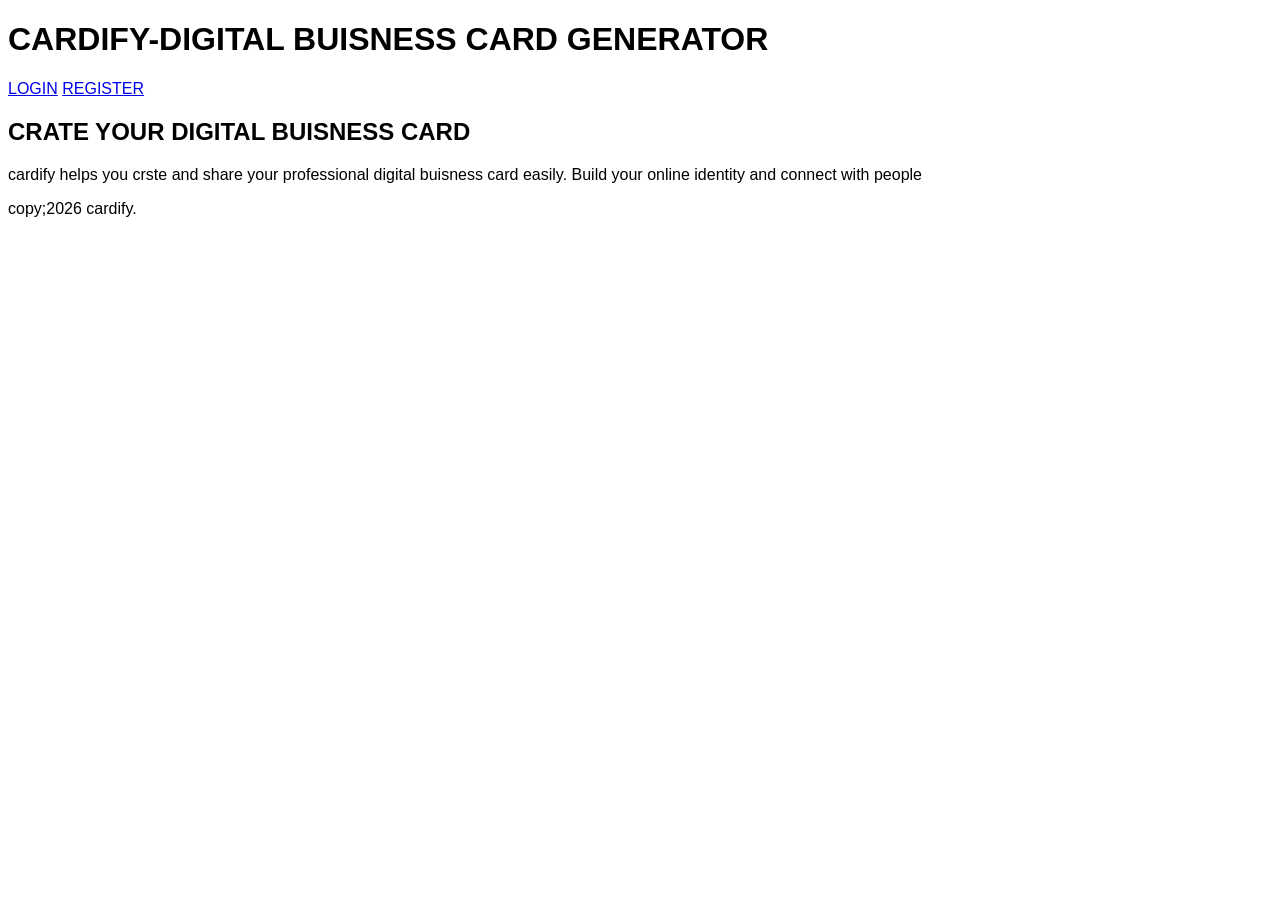
==== index.html @ d0034035 "Step 1: project setup and landing page" ====
<!DOCTYPE html>
<html lang="en">
<head>
    <meta charset="UTF-8">
    <meta name="viewport" content="width=device-width, initial-scale=1.0">
    <title>Cardify-Digital Business Card Generator</title>
    <link rel="stylesheet" href="css/style.css">
</head>
<body>
    <header>
        <h1>CARDIFY-DIGITAL BUISNESS CARD GENERATOR</h1>
        <nav>
            <a href="login.html">LOGIN</a>
            <a href="register.html">REGISTER</a>
        </nav>
    </header>
    <main>
        <h2>CRATE YOUR DIGITAL BUISNESS CARD</h2>
        <P>cardify helps you crste and share your professional
        digital buisness card easily. Build your online identity 
        and connect with people </P>
    </main>
    <footer><p>copy;2026 cardify.</p></footer>
        <script src="js/app.js"></script>
    
</body>
</html>
---- css/style.css ----
body {
    font-family: Arial, sans-serif;
}
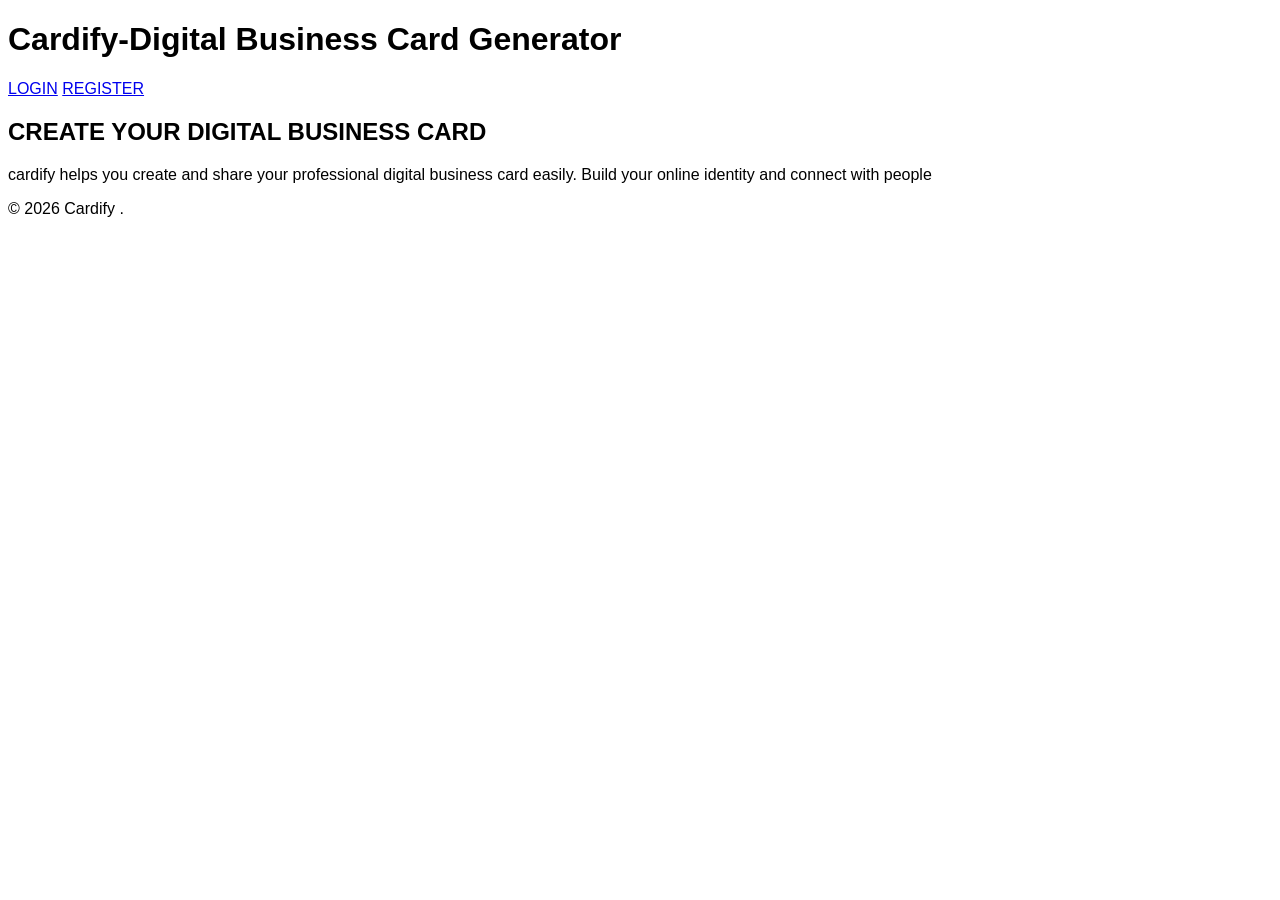
==== commit 4e63ef77: "fix typos and script positions" ====
--- a/index.html
+++ b/index.html
@@ -8,19 +8,19 @@
 </head>
 <body>
     <header>
-        <h1>CARDIFY-DIGITAL BUISNESS CARD GENERATOR</h1>
+        <h1>Cardify-Digital Business Card Generator</h1>
         <nav>
             <a href="login.html">LOGIN</a>
             <a href="register.html">REGISTER</a>
         </nav>
     </header>
     <main>
-        <h2>CRATE YOUR DIGITAL BUISNESS CARD</h2>
-        <P>cardify helps you crste and share your professional
-        digital buisness card easily. Build your online identity 
+        <h2>CREATE YOUR DIGITAL BUSINESS CARD</h2>
+        <P>cardify helps you create and share your professional
+        digital business card easily. Build your online identity 
         and connect with people </P>
     </main>
-    <footer><p>copy;2026 cardify.</p></footer>
+    <footer><p>&copy; 2026 Cardify  .</p></footer>
         <script src="js/app.js"></script>
     
 </body>
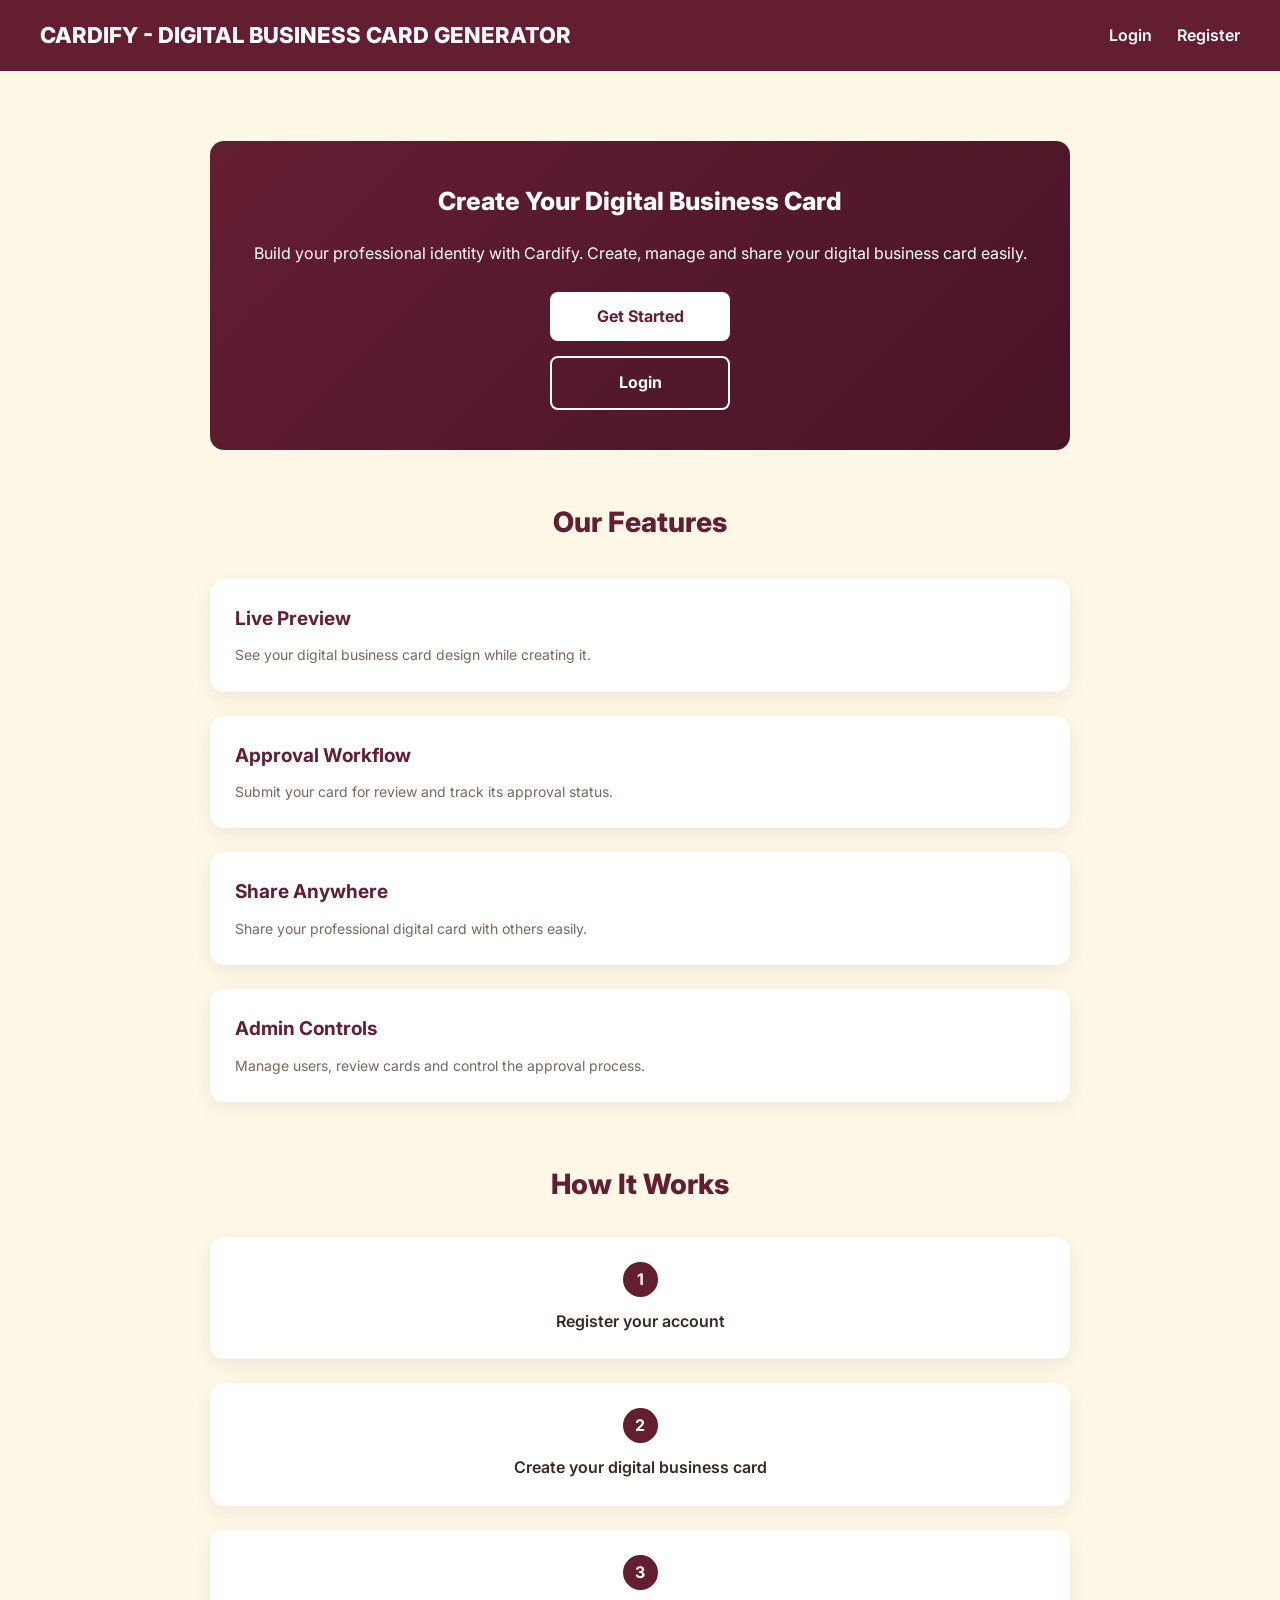
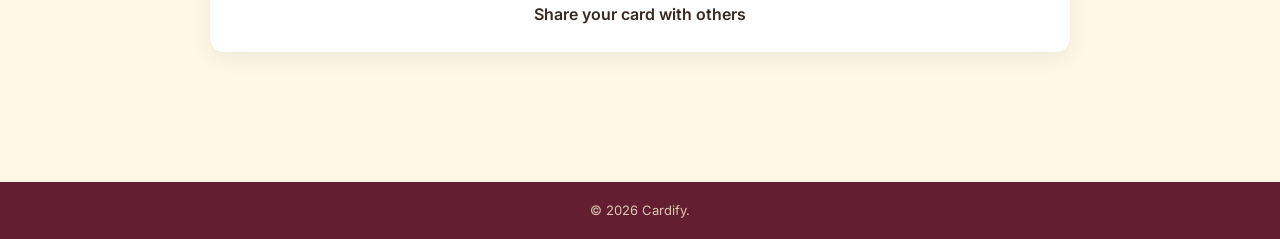
==== commit f8f12d15: "Step 4: Complete landing page design" ====
--- a/index.html
+++ b/index.html
@@ -1,27 +1,110 @@
+
 <!DOCTYPE html>
 <html lang="en">
 <head>
     <meta charset="UTF-8">
     <meta name="viewport" content="width=device-width, initial-scale=1.0">
-    <title>Cardify-Digital Business Card Generator</title>
+
+    <title>Cardify - Digital Business Card Generator</title>
+
+    <link href="https://fonts.googleapis.com/css2?family=Inter:wght@400;500;600;700;800&display=swap" rel="stylesheet">
+
     <link rel="stylesheet" href="css/style.css">
 </head>
+
 <body>
+
+    <!-- Header -->
     <header>
-        <h1>Cardify-Digital Business Card Generator</h1>
+        <h1>CARDIFY - DIGITAL BUSINESS CARD GENERATOR</h1>
+
         <nav>
-            <a href="login.html">LOGIN</a>
-            <a href="register.html">REGISTER</a>
+            <a href="login.html">Login</a>
+            <a href="register.html">Register</a>
         </nav>
     </header>
+
     <main>
-        <h2>CREATE YOUR DIGITAL BUSINESS CARD</h2>
-        <P>cardify helps you create and share your professional
-        digital business card easily. Build your online identity 
-        and connect with people </P>
+
+        <!-- Hero Section -->
+        <section class="hero">
+            <h2>Create Your Digital Business Card</h2>
+
+            <p>
+                Build your professional identity with Cardify.
+                Create, manage and share your digital business
+                card easily.
+            </p>
+
+            <div class="hero-buttons">
+                <a class="btn" href="register.html">Get Started</a>
+
+                <a class="btn btn-outline" href="login.html">
+                    Login
+                </a>
+            </div>
+        </section>
+
+        <!-- Features Section -->
+        <section class="features">
+
+            <h2>Our Features</h2>
+
+            <article>
+                <h3>Live Preview</h3>
+                <p>
+                    See your digital business card design
+                    while creating it.
+                </p>
+            </article>
+
+            <article>
+                <h3>Approval Workflow</h3>
+                <p>
+                    Submit your card for review and track
+                    its approval status.
+                </p>
+            </article>
+
+            <article>
+                <h3>Share Anywhere</h3>
+                <p>
+                    Share your professional digital card
+                    with others easily.
+                </p>
+            </article>
+
+            <article>
+                <h3>Admin Controls</h3>
+                <p>
+                    Manage users, review cards and control
+                    the approval process.
+                </p>
+            </article>
+
+        </section>
+
+        <!-- How It Works Section -->
+        <section class="steps">
+
+            <h2>How It Works</h2>
+
+            <ol>
+                <li>Register your account</li>
+                <li>Create your digital business card</li>
+                <li>Share your card with others</li>
+            </ol>
+
+        </section>
+
     </main>
-    <footer><p>&copy; 2026 Cardify  .</p></footer>
-        <script src="js/app.js"></script>
-    
+
+    <!-- Footer -->
+    <footer>
+        <p>&copy; 2026 Cardify.</p>
+    </footer>
+
+    <script src="js/app.js"></script>
+
 </body>
-</html>+</html>
--- a/css/style.css
+++ b/css/style.css
@@ -1,4 +1,441 @@
+
+
+
+/* CARDIFY - CSS STYLING */
+
+/* Part A: CSS Variables */
+
+:root {
+    --primary: #641E32;
+    --background: #FFF8E7;
+    --secondary: #DCC8B0;
+
+    --text: #382923;
+    --muted: #79675E;
+    --white: #FFFFFF;
+
+    --radius: 14px;
+    --shadow: 0 6px 20px rgba(56, 41, 35, 0.08);
+}
+
+/* Part B: CSS Reset */
+
+* {
+    box-sizing: border-box;
+    margin: 0;
+    padding: 0;
+}
+
+/* Part C: Body Styling */
 
 body {
-    font-family: Arial, sans-serif;
-}
+    font-family: 'Inter', Arial, sans-serif;
+    background-color: var(--background);
+    color: var(--text);
+    line-height: 1.6;
+    min-height: 100vh;
+}
+
+
+
+/* Part D: Header Styling */
+
+header {
+    display: flex;
+    justify-content: space-between;
+    align-items: center;
+
+    padding: 18px 40px;
+
+    background-color: var(--primary);
+    color: var(--white);
+}
+
+/* Website Title */
+
+header h1 {
+    font-size: 22px;
+    font-weight: 800;
+}
+
+/* Navigation */
+
+nav {
+    display: flex;
+    align-items: center;
+    gap: 25px;
+}
+
+/* Navigation Links */
+
+nav a {
+    color: var(--white);
+    text-decoration: none;
+    font-weight: 600;
+    transition: 0.2s;
+}
+
+/* Hover Effect */
+
+nav a:hover {
+    color: var(--secondary);
+}
+
+/* Part E: Main Content */
+
+main {
+    width: 100%;
+    max-width: 900px;
+    margin: 50px auto;
+    padding: 20px;
+}
+
+main h2 {
+    color: var(--primary);
+    text-align: center;
+    font-size: 28px;
+    font-weight: 800;
+    margin-bottom: 25px;
+}
+
+main > p {
+    text-align: center;
+    color: var(--muted);
+    margin-top: 20px;
+}
+
+/* Part F: Form Card */
+
+form {
+    max-width: 420px;
+    width: 100%;
+    margin: 30px auto;
+    padding: 35px;
+
+    background-color: var(--white);
+    border-radius: var(--radius);
+    box-shadow: var(--shadow);
+}
+
+/* Part G: Form Groups */
+
+.form-group {
+    margin-bottom: 20px;
+}
+
+.form-group label {
+    display: block;
+    margin-bottom: 7px;
+
+    color: var(--primary);
+    font-size: 14px;
+    font-weight: 600;
+}
+
+.form-group input {
+    width: 100%;
+    padding: 12px 14px;
+
+    border: 1px solid var(--secondary);
+    border-radius: 8px;
+
+    background-color: var(--background);
+    color: var(--text);
+
+    font-family: inherit;
+    font-size: 14px;
+
+    outline: none;
+    transition: 0.2s;
+}
+
+/* Input Focus Effect */
+
+.form-group input:focus {
+    border-color: var(--primary);
+    box-shadow: 0 0 0 3px rgba(100, 30, 50, 0.12);
+}
+
+/* Placeholder */
+
+.form-group input::placeholder {
+    color: var(--muted);
+}
+
+/* Part H: Buttons */
+
+button {
+    width: 100%;
+    padding: 13px;
+
+    background-color: var(--primary);
+    color: var(--white);
+
+    border: none;
+    border-radius: 8px;
+
+    font-family: inherit;
+    font-size: 15px;
+    font-weight: 700;
+
+    cursor: pointer;
+    transition: 0.2s;
+}
+
+button:hover {
+    background-color: #481426;
+}
+
+/* Part I: Footer */
+
+footer {
+    background-color: var(--primary);
+    color: var(--secondary);
+
+    text-align: center;
+    padding: 18px;
+
+    font-size: 13px;
+}
+
+/* Part J: Responsive Design */
+
+@media (max-width: 600px) {
+
+    header {
+        flex-direction: column;
+        gap: 15px;
+        padding: 18px 15px;
+        text-align: center;
+    }
+
+    header h1 {
+        font-size: 17px;
+    }
+
+    nav {
+        gap: 20px;
+    }
+
+    main {
+        margin: 25px auto;
+        padding: 15px;
+    }
+
+    main h2 {
+        font-size: 23px;
+    }
+
+    form {
+        padding: 25px 20px;
+    }
+}
+/* Hero Section */
+.hero {
+    background: linear-gradient(135deg, #641E32, #481426);
+    color: var(--white);
+    text-align: center;
+    padding: 65px 30px;
+    border-radius: var(--radius);
+    margin-bottom: 50px;
+}
+
+.hero h2 {
+    color: var(--white);
+    font-size: 36px;
+    margin-bottom: 20px;
+}
+
+.hero p {
+    color: var(--white);
+    font-size: 16px;
+    margin-bottom: 25px;
+}/* Hero Buttons */
+.hero-buttons {
+    display: flex;
+    justify-content: center;
+    gap: 15px;
+    flex-wrap: wrap;
+}
+
+.btn {
+    display: inline-block;
+    padding: 12px 28px;
+    background-color: var(--white);
+    color: var(--primary);
+    text-decoration: none;
+    border-radius: 8px;
+    font-weight: 700;
+    transition: 0.3s;
+}
+
+.btn:hover {
+    background-color: var(--secondary);
+    transform: translateY(-3px);
+}
+
+.btn-outline {
+    background-color: transparent;
+    color: var(--white);
+    border: 2px solid var(--white);
+}
+
+.btn-outline:hover {
+    background-color: var(--white);
+    color: var(--primary);
+}
+/* Features Section */
+
+.features {
+    display: grid;
+    grid-template-columns: repeat(4, 1fr);
+    gap: 24px;
+    margin-bottom: 50px;
+}
+@media (max-width: 900px) {
+    .features {
+        grid-template-columns: repeat(2, 1fr);
+    }
+}
+
+@media (max-width: 550px) {
+    .features {
+        grid-template-columns: 1fr;
+    }
+}
+/* Features Heading */
+
+.features h2 {
+    grid-column: 1 / -1;
+    text-align: center;
+    color: var(--primary);
+    font-size: 28px;
+    margin-bottom: 10px;
+}
+
+/* Feature Cards */
+
+.features article {
+    background-color: var(--white);
+    padding: 25px;
+    border-radius: var(--radius);
+    box-shadow: var(--shadow);
+    transition: 0.3s;
+}
+
+/* Card Hover Effect */
+
+.features article:hover {
+    transform: translateY(-6px);
+}
+
+/* Feature Titles */
+
+.features article h3 {
+    color: var(--primary);
+    font-size: 19px;
+    margin-bottom: 10px;
+}
+
+/* Feature Description */
+
+.features article p {
+    color: var(--muted);
+    font-size: 14px;
+}
+/* How It Works Section */
+
+.steps {
+    margin: 60px 0;
+    text-align: center;
+}
+
+/* Section Heading */
+
+.steps h2 {
+    color: var(--primary);
+    font-size: 28px;
+    margin-bottom: 30px;
+}
+
+/* Steps Layout */
+
+.steps ol {
+    display: flex;
+    justify-content: center;
+    align-items: stretch;
+    gap: 24px;
+    flex-wrap: wrap;
+    list-style: none;
+    counter-reset: step;
+}
+
+/* Individual Steps */
+
+.steps li {
+    flex: 1;
+    min-width: 200px;
+    padding: 25px 20px;
+    background-color: var(--white);
+    border-radius: var(--radius);
+    box-shadow: var(--shadow);
+    color: var(--text);
+    font-weight: 600;
+    transition: 0.3s;
+    counter-increment: step;
+}
+
+/* Step Numbers */
+
+.steps li::before {
+    content: counter(step);
+    display: block;
+    margin: 0 auto 12px;
+    width: 35px;
+    height: 35px;
+    line-height: 35px;
+    border-radius: 50%;
+    background-color: var(--primary);
+    color: var(--white);
+    font-weight: 700;
+}
+
+/* Hover Effect */
+
+.steps li:hover {
+    transform: translateY(-5px);
+}
+/* Responsive Hero */
+.hero {
+    padding: 40px 20px;
+}
+
+.hero h2 {
+    font-size: 25px;
+}
+
+/* Responsive Feature Cards */
+.features {
+    grid-template-columns: 1fr;
+}
+
+/* Responsive Steps */
+.steps ol {
+    flex-direction: column;
+}
+
+/* Responsive Buttons */
+.hero-buttons {
+    flex-direction: column;
+    align-items: center;
+}
+
+.btn {
+    width: 180px;
+    text-align: center;
+}
+@media (min-width: 551px) and (max-width: 900px) {
+    .features {
+        grid-template-columns: repeat(2, 1fr);
+    }
+}
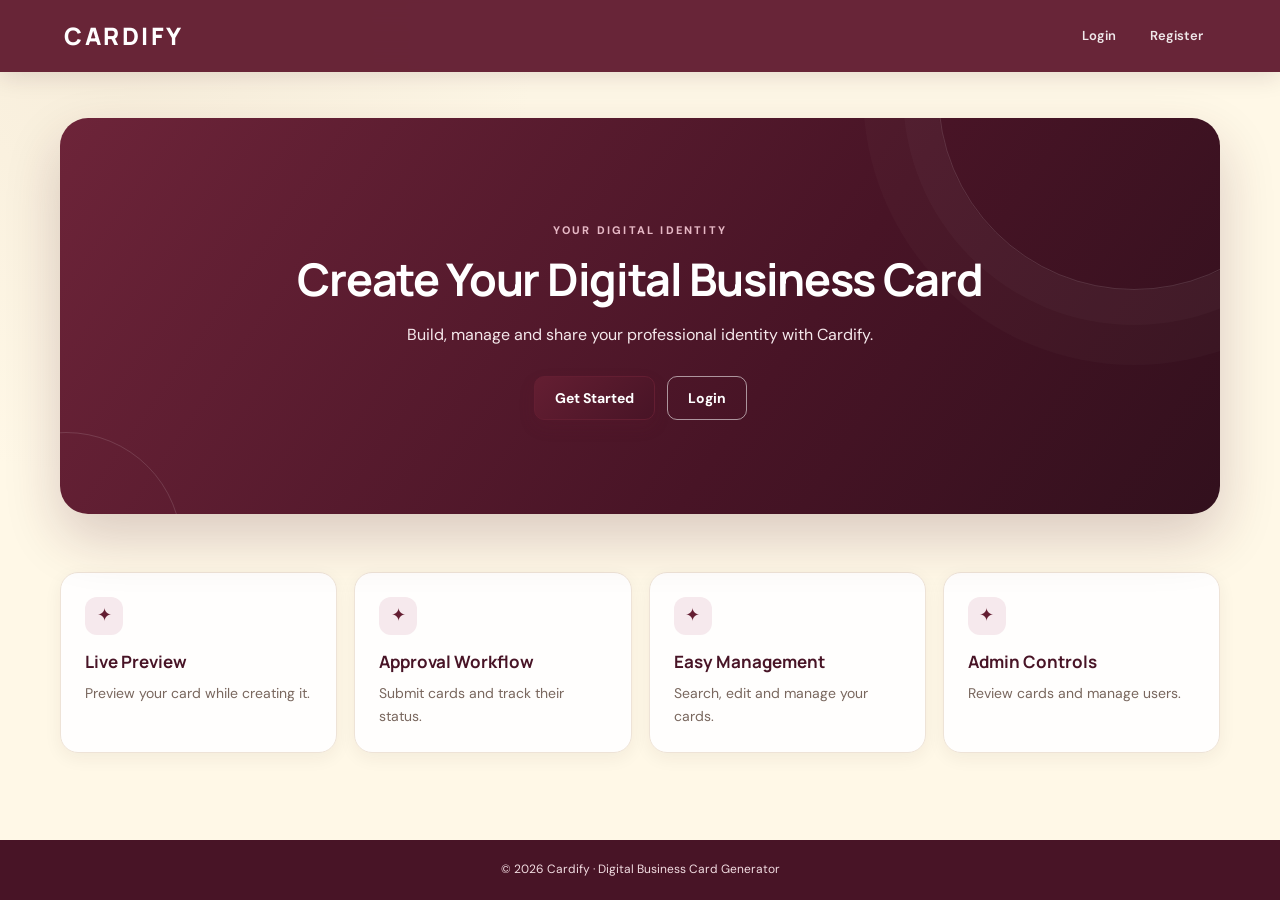
==== commit d26f4509: "Apply upgraded Cardify page styling" ====
--- a/index.html
+++ b/index.html
@@ -1,110 +1,32 @@
-
-<!DOCTYPE html>
+<!doctype html>
 <html lang="en">
 <head>
-    <meta charset="UTF-8">
-    <meta name="viewport" content="width=device-width, initial-scale=1.0">
-
-    <title>Cardify - Digital Business Card Generator</title>
-
+    <meta charset="utf-8">
+    <meta name="viewport" content="width=device-width,initial-scale=1">
+    <title>Index | Cardify</title>
+    <link rel="preconnect" href="https://fonts.googleapis.com">
     <link href="https://fonts.googleapis.com/css2?family=Inter:wght@400;500;600;700;800&display=swap" rel="stylesheet">
-
     <link rel="stylesheet" href="css/style.css">
 </head>
-
 <body>
-
-    <!-- Header -->
-    <header>
-        <h1>CARDIFY - DIGITAL BUSINESS CARD GENERATOR</h1>
-
-        <nav>
-            <a href="login.html">Login</a>
-            <a href="register.html">Register</a>
-        </nav>
+    <header><a class="brand" href="index.html">CARDIFY</a>
+        <nav><a href="login.html">Login</a><a href="register.html">Register</a></nav>
     </header>
-
     <main>
-
-        <!-- Hero Section -->
         <section class="hero">
-            <h2>Create Your Digital Business Card</h2>
-
-            <p>
-                Build your professional identity with Cardify.
-                Create, manage and share your digital business
-                card easily.
-            </p>
-
-            <div class="hero-buttons">
-                <a class="btn" href="register.html">Get Started</a>
-
-                <a class="btn btn-outline" href="login.html">
-                    Login
-                </a>
-            </div>
+            <p class="eyebrow">YOUR DIGITAL IDENTITY</p>
+            <h1 id="mainHeading">Create Your Digital Business Card</h1>
+            <p>Build, manage and share your professional identity with Cardify.</p><a class="btn" href="register.html">Get Started</a> <a class="btn light" href="login.html">Login</a>
         </section>
-
-        <!-- Features Section -->
         <section class="features">
-
-            <h2>Our Features</h2>
-
-            <article>
-                <h3>Live Preview</h3>
-                <p>
-                    See your digital business card design
-                    while creating it.
-                </p>
-            </article>
-
-            <article>
-                <h3>Approval Workflow</h3>
-                <p>
-                    Submit your card for review and track
-                    its approval status.
-                </p>
-            </article>
-
-            <article>
-                <h3>Share Anywhere</h3>
-                <p>
-                    Share your professional digital card
-                    with others easily.
-                </p>
-            </article>
-
-            <article>
-                <h3>Admin Controls</h3>
-                <p>
-                    Manage users, review cards and control
-                    the approval process.
-                </p>
-            </article>
-
+            <article><h3>Live Preview</h3><p>Preview your card while creating it.</p></article>
+            <article><h3>Approval Workflow</h3><p>Submit cards and track their status.</p></article>
+            <article><h3>Easy Management</h3><p>Search, edit and manage your cards.</p></article>
+            <article><h3>Admin Controls</h3><p>Review cards and manage users.</p></article>
         </section>
-
-        <!-- How It Works Section -->
-        <section class="steps">
-
-            <h2>How It Works</h2>
-
-            <ol>
-                <li>Register your account</li>
-                <li>Create your digital business card</li>
-                <li>Share your card with others</li>
-            </ol>
-
-        </section>
-
     </main>
-
-    <!-- Footer -->
-    <footer>
-        <p>&copy; 2026 Cardify.</p>
-    </footer>
-
+    <footer>© 2026 Cardify · Digital Business Card Generator</footer>
+    <script src="js/data.js"></script>
     <script src="js/app.js"></script>
-
 </body>
-</html>
+</html>
--- a/css/style.css
+++ b/css/style.css
@@ -1,441 +1,14 @@
-
-
-
-/* CARDIFY - CSS STYLING */
-
-/* Part A: CSS Variables */
-
-:root {
-    --primary: #641E32;
-    --background: #FFF8E7;
-    --secondary: #DCC8B0;
-
-    --text: #382923;
-    --muted: #79675E;
-    --white: #FFFFFF;
-
-    --radius: 14px;
-    --shadow: 0 6px 20px rgba(56, 41, 35, 0.08);
-}
-
-/* Part B: CSS Reset */
-
-* {
-    box-sizing: border-box;
-    margin: 0;
-    padding: 0;
-}
-
-/* Part C: Body Styling */
-
-body {
-    font-family: 'Inter', Arial, sans-serif;
-    background-color: var(--background);
-    color: var(--text);
-    line-height: 1.6;
-    min-height: 100vh;
-}
-
-
-
-/* Part D: Header Styling */
-
-header {
-    display: flex;
-    justify-content: space-between;
-    align-items: center;
-
-    padding: 18px 40px;
-
-    background-color: var(--primary);
-    color: var(--white);
-}
-
-/* Website Title */
-
-header h1 {
-    font-size: 22px;
-    font-weight: 800;
-}
-
-/* Navigation */
-
-nav {
-    display: flex;
-    align-items: center;
-    gap: 25px;
-}
-
-/* Navigation Links */
-
-nav a {
-    color: var(--white);
-    text-decoration: none;
-    font-weight: 600;
-    transition: 0.2s;
-}
-
-/* Hover Effect */
-
-nav a:hover {
-    color: var(--secondary);
-}
-
-/* Part E: Main Content */
-
-main {
-    width: 100%;
-    max-width: 900px;
-    margin: 50px auto;
-    padding: 20px;
-}
-
-main h2 {
-    color: var(--primary);
-    text-align: center;
-    font-size: 28px;
-    font-weight: 800;
-    margin-bottom: 25px;
-}
-
-main > p {
-    text-align: center;
-    color: var(--muted);
-    margin-top: 20px;
-}
-
-/* Part F: Form Card */
-
-form {
-    max-width: 420px;
-    width: 100%;
-    margin: 30px auto;
-    padding: 35px;
-
-    background-color: var(--white);
-    border-radius: var(--radius);
-    box-shadow: var(--shadow);
-}
-
-/* Part G: Form Groups */
-
-.form-group {
-    margin-bottom: 20px;
-}
-
-.form-group label {
-    display: block;
-    margin-bottom: 7px;
-
-    color: var(--primary);
-    font-size: 14px;
-    font-weight: 600;
-}
-
-.form-group input {
-    width: 100%;
-    padding: 12px 14px;
-
-    border: 1px solid var(--secondary);
-    border-radius: 8px;
-
-    background-color: var(--background);
-    color: var(--text);
-
-    font-family: inherit;
-    font-size: 14px;
-
-    outline: none;
-    transition: 0.2s;
-}
-
-/* Input Focus Effect */
-
-.form-group input:focus {
-    border-color: var(--primary);
-    box-shadow: 0 0 0 3px rgba(100, 30, 50, 0.12);
-}
-
-/* Placeholder */
-
-.form-group input::placeholder {
-    color: var(--muted);
-}
-
-/* Part H: Buttons */
-
-button {
-    width: 100%;
-    padding: 13px;
-
-    background-color: var(--primary);
-    color: var(--white);
-
-    border: none;
-    border-radius: 8px;
-
-    font-family: inherit;
-    font-size: 15px;
-    font-weight: 700;
-
-    cursor: pointer;
-    transition: 0.2s;
-}
-
-button:hover {
-    background-color: #481426;
-}
-
-/* Part I: Footer */
-
-footer {
-    background-color: var(--primary);
-    color: var(--secondary);
-
-    text-align: center;
-    padding: 18px;
-
-    font-size: 13px;
-}
-
-/* Part J: Responsive Design */
-
-@media (max-width: 600px) {
-
-    header {
-        flex-direction: column;
-        gap: 15px;
-        padding: 18px 15px;
-        text-align: center;
-    }
-
-    header h1 {
-        font-size: 17px;
-    }
-
-    nav {
-        gap: 20px;
-    }
-
-    main {
-        margin: 25px auto;
-        padding: 15px;
-    }
-
-    main h2 {
-        font-size: 23px;
-    }
-
-    form {
-        padding: 25px 20px;
-    }
-}
-/* Hero Section */
-.hero {
-    background: linear-gradient(135deg, #641E32, #481426);
-    color: var(--white);
-    text-align: center;
-    padding: 65px 30px;
-    border-radius: var(--radius);
-    margin-bottom: 50px;
-}
-
-.hero h2 {
-    color: var(--white);
-    font-size: 36px;
-    margin-bottom: 20px;
-}
-
-.hero p {
-    color: var(--white);
-    font-size: 16px;
-    margin-bottom: 25px;
-}/* Hero Buttons */
-.hero-buttons {
-    display: flex;
-    justify-content: center;
-    gap: 15px;
-    flex-wrap: wrap;
-}
-
-.btn {
-    display: inline-block;
-    padding: 12px 28px;
-    background-color: var(--white);
-    color: var(--primary);
-    text-decoration: none;
-    border-radius: 8px;
-    font-weight: 700;
-    transition: 0.3s;
-}
-
-.btn:hover {
-    background-color: var(--secondary);
-    transform: translateY(-3px);
-}
-
-.btn-outline {
-    background-color: transparent;
-    color: var(--white);
-    border: 2px solid var(--white);
-}
-
-.btn-outline:hover {
-    background-color: var(--white);
-    color: var(--primary);
-}
-/* Features Section */
-
-.features {
-    display: grid;
-    grid-template-columns: repeat(4, 1fr);
-    gap: 24px;
-    margin-bottom: 50px;
-}
-@media (max-width: 900px) {
-    .features {
-        grid-template-columns: repeat(2, 1fr);
-    }
-}
-
-@media (max-width: 550px) {
-    .features {
-        grid-template-columns: 1fr;
-    }
-}
-/* Features Heading */
-
-.features h2 {
-    grid-column: 1 / -1;
-    text-align: center;
-    color: var(--primary);
-    font-size: 28px;
-    margin-bottom: 10px;
-}
-
-/* Feature Cards */
-
-.features article {
-    background-color: var(--white);
-    padding: 25px;
-    border-radius: var(--radius);
-    box-shadow: var(--shadow);
-    transition: 0.3s;
-}
-
-/* Card Hover Effect */
-
-.features article:hover {
-    transform: translateY(-6px);
-}
-
-/* Feature Titles */
-
-.features article h3 {
-    color: var(--primary);
-    font-size: 19px;
-    margin-bottom: 10px;
-}
-
-/* Feature Description */
-
-.features article p {
-    color: var(--muted);
-    font-size: 14px;
-}
-/* How It Works Section */
-
-.steps {
-    margin: 60px 0;
-    text-align: center;
-}
-
-/* Section Heading */
-
-.steps h2 {
-    color: var(--primary);
-    font-size: 28px;
-    margin-bottom: 30px;
-}
-
-/* Steps Layout */
-
-.steps ol {
-    display: flex;
-    justify-content: center;
-    align-items: stretch;
-    gap: 24px;
-    flex-wrap: wrap;
-    list-style: none;
-    counter-reset: step;
-}
-
-/* Individual Steps */
-
-.steps li {
-    flex: 1;
-    min-width: 200px;
-    padding: 25px 20px;
-    background-color: var(--white);
-    border-radius: var(--radius);
-    box-shadow: var(--shadow);
-    color: var(--text);
-    font-weight: 600;
-    transition: 0.3s;
-    counter-increment: step;
-}
-
-/* Step Numbers */
-
-.steps li::before {
-    content: counter(step);
-    display: block;
-    margin: 0 auto 12px;
-    width: 35px;
-    height: 35px;
-    line-height: 35px;
-    border-radius: 50%;
-    background-color: var(--primary);
-    color: var(--white);
-    font-weight: 700;
-}
-
-/* Hover Effect */
-
-.steps li:hover {
-    transform: translateY(-5px);
-}
-/* Responsive Hero */
-.hero {
-    padding: 40px 20px;
-}
-
-.hero h2 {
-    font-size: 25px;
-}
-
-/* Responsive Feature Cards */
-.features {
-    grid-template-columns: 1fr;
-}
-
-/* Responsive Steps */
-.steps ol {
-    flex-direction: column;
-}
-
-/* Responsive Buttons */
-.hero-buttons {
-    flex-direction: column;
-    align-items: center;
-}
-
-.btn {
-    width: 180px;
-    text-align: center;
-}
-@media (min-width: 551px) and (max-width: 900px) {
-    .features {
-        grid-template-columns: repeat(2, 1fr);
-    }
-}+@import url('https://fonts.googleapis.com/css2?family=DM+Sans:wght@400;500;600;700&family=Manrope:wght@500;600;700;800&display=swap');
+:root{--wine:#641e32;--wine-dark:#481426;--wine-soft:#f6e9ed;--cream:#fff8e7;--mocha:#dcc8b0;--ink:#382923;--muted:#79675e;--white:#fff;--line:#eee3d7;--surface:#fffdf9;--green:#236b48;--shadow-sm:0 5px 18px rgba(56,41,35,.06);--shadow-lg:0 18px 50px rgba(56,41,35,.12);--radius:18px}
+*{box-sizing:border-box;margin:0;padding:0}html{scroll-behavior:smooth}body{min-height:100vh;display:flex;flex-direction:column;font-family:'DM Sans',Inter,Arial,sans-serif;background:radial-gradient(circle at 8% 5%,rgba(220,200,176,.22),transparent 27rem),var(--cream);color:var(--ink);line-height:1.65}a{color:var(--wine)}
+header{position:sticky;top:0;z-index:20;display:flex;justify-content:space-between;align-items:center;gap:22px;padding:16px clamp(20px,5vw,76px);background:rgba(100,30,50,.97);color:var(--white);box-shadow:0 5px 22px rgba(56,20,38,.13);backdrop-filter:blur(14px)}
+.brand{color:white;text-decoration:none;font-family:Manrope,sans-serif;font-size:24px;font-weight:800;letter-spacing:2.5px}nav{display:flex;align-items:center;gap:8px;flex-wrap:wrap}nav a,.navbtn{color:rgba(255,255,255,.9);text-decoration:none;font:600 13px 'DM Sans',sans-serif;padding:9px 13px;border:0;border-radius:9px;background:transparent;cursor:pointer;transition:background .2s,color .2s,transform .2s}nav a:hover,.navbtn:hover{background:rgba(255,255,255,.13);color:white}
+main{width:min(1160px,91%);margin:46px auto 72px;flex:1}h1,h2,h3{font-family:Manrope,sans-serif;color:var(--wine-dark);line-height:1.2}h1{font-size:clamp(30px,4vw,45px);letter-spacing:-1.3px}h2{font-size:clamp(22px,2.6vw,28px);letter-spacing:-.5px}h3{font-size:17px}p{margin-top:9px}.eyebrow{color:#a36c79;text-transform:uppercase;letter-spacing:2.2px;font-size:11px;font-weight:800}
+.hero{position:relative;overflow:hidden;isolation:isolate;text-align:center;padding:clamp(54px,8vw,94px) 25px;border-radius:28px;color:white;background:linear-gradient(125deg,#6d2439 0%,#481426 62%,#32101d 100%);box-shadow:0 24px 55px rgba(72,20,38,.2)}.hero:before,.hero:after{content:"";position:absolute;z-index:-1;border-radius:50%;border:1px solid rgba(255,255,255,.13)}.hero:before{width:390px;height:390px;right:-110px;top:-220px;box-shadow:0 0 0 35px rgba(255,255,255,.025),0 0 0 75px rgba(255,255,255,.02)}.hero:after{width:230px;height:230px;left:-110px;bottom:-150px}.hero h1{color:white;max-width:780px;margin:13px auto}.hero .eyebrow{color:#e6b8c5}.hero p:not(.eyebrow){color:#f5e8eb;max-width:650px;margin:16px auto 28px;font-size:16px}
+.btn{display:inline-flex;justify-content:center;align-items:center;gap:8px;border:1px solid var(--wine);border-radius:10px;padding:12px 20px;background:linear-gradient(135deg,var(--wine),var(--wine-dark));color:white;text-decoration:none;font:700 14px 'DM Sans',sans-serif;cursor:pointer;box-shadow:0 7px 16px rgba(100,30,50,.15);transition:transform .2s,box-shadow .2s,filter .2s}.btn:hover{transform:translateY(-2px);box-shadow:0 11px 22px rgba(100,30,50,.2);filter:brightness(1.06)}.btn.light{background:transparent;color:white;border-color:rgba(255,255,255,.55);box-shadow:none;margin-left:8px}
+.features{display:grid;grid-template-columns:repeat(4,1fr);gap:17px;margin-top:58px}.features article,.panel,.stats article{background:rgba(255,255,255,.9);border:1px solid var(--line);border-radius:var(--radius);padding:24px;box-shadow:var(--shadow-sm);transition:transform .22s,box-shadow .22s,border-color .22s}.features article:hover{transform:translateY(-5px);box-shadow:var(--shadow-lg);border-color:#dfc5ca}.features article:before{content:"✦";display:grid;place-items:center;width:38px;height:38px;margin-bottom:17px;border-radius:12px;background:var(--wine-soft);color:var(--wine);font-size:18px}.features p{color:var(--muted);font-size:14px}
+.narrow{max-width:510px}.panel{padding:clamp(22px,4vw,34px)}.panel h1{margin:7px 0 18px}.panel form{margin:22px 0}.panel label,.editor label{display:block;margin:15px 0;color:var(--wine-dark);font-size:13px;font-weight:700}.panel input,.panel select,.editor input,.editor select,.toolbar input,.toolbar select{display:block;width:100%;margin-top:7px;padding:12px 13px;border:1px solid #dfcdbb;border-radius:10px;outline:none;background:#fffefa;color:var(--ink);font:14px 'DM Sans',sans-serif;transition:border-color .2s,box-shadow .2s,background .2s}input:focus,select:focus{border-color:var(--wine)!important;box-shadow:0 0 0 4px rgba(100,30,50,.09);background:white}.panel button.btn,.editor button.btn{width:100%;margin-top:8px}.message{color:#a12d2d;font-size:13px;min-height:20px}.note{background:#f8f0e7;border:1px solid var(--line);padding:14px;border-radius:11px;font-size:13px;color:var(--muted)}
+.pagehead{display:flex;justify-content:space-between;align-items:center;gap:20px;margin-bottom:28px}.pagehead a:not(.btn){color:var(--wine);font-weight:700;text-decoration:none}.stats{display:grid;grid-template-columns:repeat(4,1fr);gap:16px;margin-bottom:25px}.stats article{position:relative;overflow:hidden;color:var(--muted);font-size:13px}.stats article:after{content:"";position:absolute;width:75px;height:75px;border-radius:50%;right:-25px;top:-27px;background:var(--wine-soft)}.stats strong{display:block;margin-top:7px;color:var(--wine);font:800 34px Manrope,sans-serif}.toolbar{display:flex;justify-content:space-between;gap:14px;align-items:center;margin-bottom:20px}.toolbar input{max-width:260px}.toolbar select{max-width:180px}.scroll{overflow-x:auto;border:1px solid var(--line);border-radius:12px}table{width:100%;border-collapse:collapse;min-width:620px;background:white}th,td{text-align:left;padding:15px 16px;border-bottom:1px solid var(--line);font-size:13px}th{background:#f8f0e9;color:var(--wine-dark);font-weight:800;letter-spacing:.2px}tbody tr:last-child td{border-bottom:0}tbody tr:hover{background:#fffaf4}td small{display:block;color:var(--muted)}.status{display:inline-flex;padding:5px 10px;border-radius:30px;font-size:11px;font-weight:800;text-transform:capitalize}.approved{background:#e2f3e8;color:#236b3a}.pending{background:#fff0cc;color:#8a5a00}.rejected{background:#fbe4e4;color:#a12d2d}.draft{background:#ece6dd;color:#5a4a42}.table-action{padding:7px 11px;border:1px solid var(--line);border-radius:8px;background:white;color:var(--wine);text-decoration:none;font:700 11px 'DM Sans',sans-serif;cursor:pointer;transition:background .2s,transform .2s}.table-action:hover{background:var(--wine-soft);transform:translateY(-1px)}.danger{color:#a12d2d}.empty{text-align:center;color:var(--muted);padding:28px}
+.editor{display:grid;grid-template-columns:minmax(0,1fr) minmax(0,1fr);gap:26px;align-items:start}.editor .panel{padding:clamp(22px,3vw,30px)}.business-card{position:relative;margin-top:12px;min-height:320px;padding:30px;border-radius:20px;color:white;overflow-wrap:anywhere;background:linear-gradient(135deg,#70263e,#481426);box-shadow:0 20px 42px rgba(72,20,38,.2)}.business-card:after{content:"";position:absolute;width:180px;height:180px;right:-55px;top:-65px;border:1px solid #ffffff35;border-radius:50%;box-shadow:0 0 0 22px #ffffff0a,0 0 0 48px #ffffff08}.business-card small{letter-spacing:2.5px;font-weight:800}.business-card h2{position:relative;z-index:1;margin-top:34px;color:white;font-size:27px}.business-card h3{color:#f1dce2;font-size:15px;margin-top:5px}.business-card b{display:inline-block;margin-top:7px;color:#f6dce4}.business-card p{position:relative;z-index:1;font-size:13px;color:#fff0f3;margin-top:6px}.business-card hr{margin:20px 0;border:0;border-top:1px solid #ffffff55}.business-card.navy{background:linear-gradient(135deg,#314b78,#14233d)}.business-card.black{background:linear-gradient(135deg,#414141,#111)}.business-card.green{background:linear-gradient(135deg,#37684f,#183b2b)}
+footer{padding:20px 5%;background:var(--wine-dark);color:#f2dde2;font-size:12px;text-align:center;margin-top:auto}button:focus-visible,a:focus-visible{outline:3px solid #d7a9b6;outline-offset:3px}
+@media(max-width:900px){.features{grid-template-columns:repeat(2,1fr)}.editor{grid-template-columns:1fr}.stats{grid-template-columns:repeat(2,1fr)}}@media(max-width:600px){header,.pagehead,.toolbar{align-items:flex-start;flex-direction:column}header{position:static}nav{gap:4px}nav a,.navbtn{padding:8px 9px}.features,.stats{grid-template-columns:1fr}.toolbar input,.toolbar select{width:100%;max-width:none}main{margin-top:27px}.hero{padding:48px 19px;border-radius:20px}.hero .btn{margin-top:7px}.btn.light{margin-left:4px}.business-card{min-height:290px;padding:24px}}@media(prefers-reduced-motion:reduce){*,*:before,*:after{scroll-behavior:auto!important;transition-duration:.01ms!important}}
